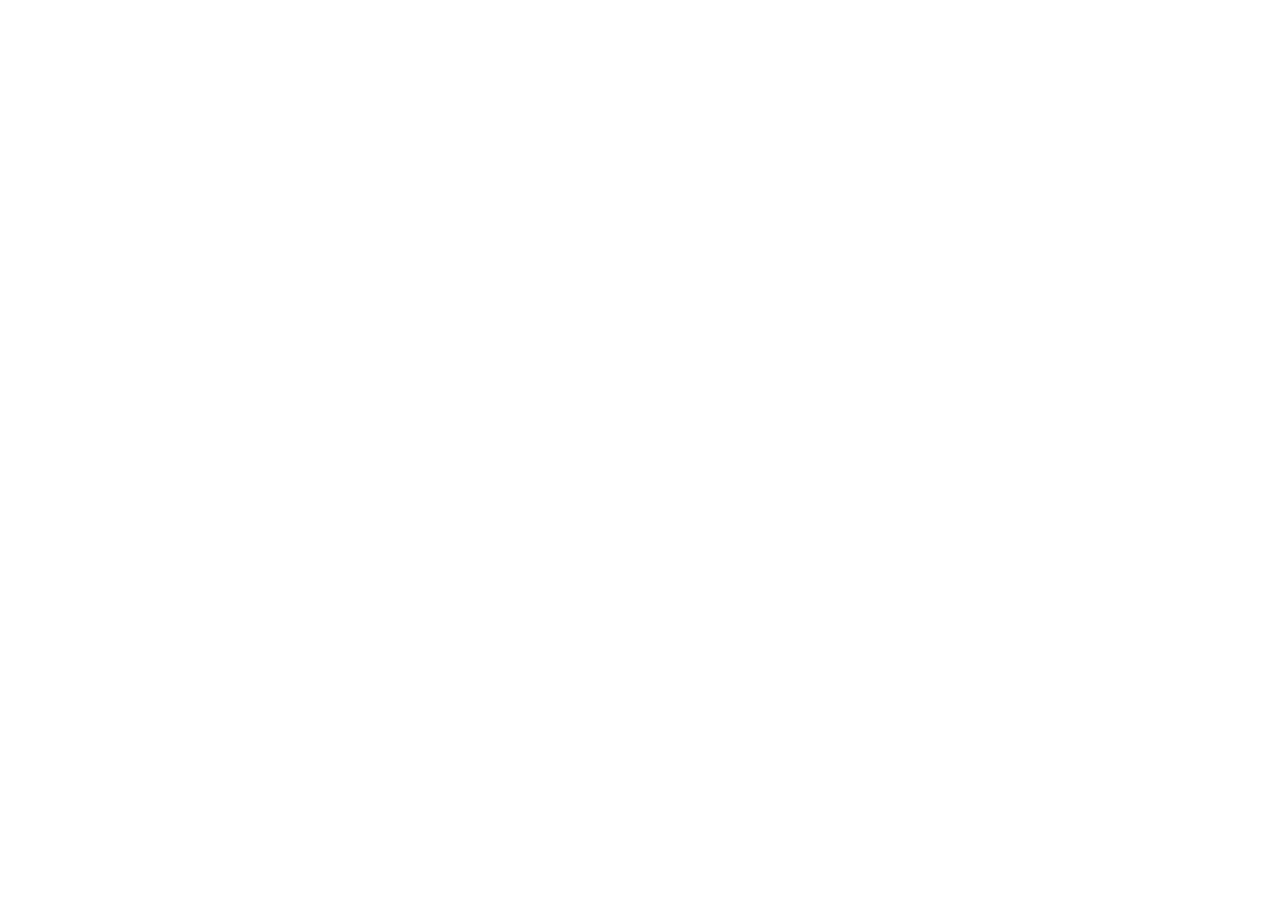
==== dashboard.html @ 616b5293 "Add HTML and CSS templates" ====
<!DOCTYPE html>
<html lang="es">

<head>
    <meta charset="UTF-8">
    <meta name="viewport" content="width=device-width, initial-scale=1.0">
    <title>Sublytics - Dashboard</title>
</head>

<body>

    <!-- ==================== HEADER ==================== -->
    <header></header>

    <!-- ==================== MAIN ==================== -->
    <main></main>

    <!-- ==================== FOOTER ==================== -->
    <footer></footer>

</body>

</html>
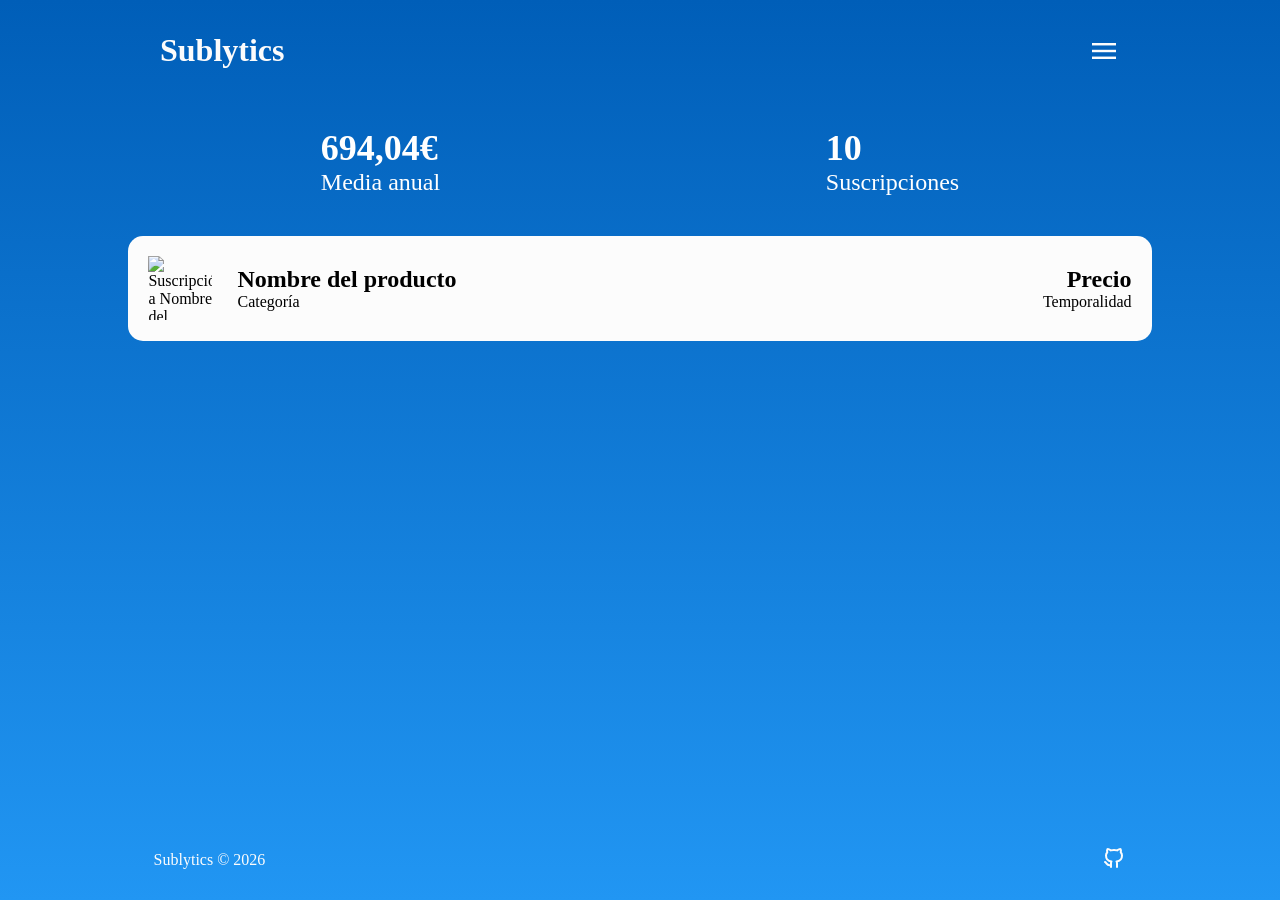
==== commit 6a5c45ed: "Add styles folder and refactor imports of css" ====
--- a/dashboard.html
+++ b/dashboard.html
@@ -4,19 +4,94 @@
 <head>
     <meta charset="UTF-8">
     <meta name="viewport" content="width=device-width, initial-scale=1.0">
+    <link rel="preconnect" href="https://fonts.googleapis.com">
+    <link rel="preconnect" href="https://fonts.gstatic.com" crossorigin>
+    <link
+        href="https://fonts.googleapis.com/css2?family=Google+Sans:ital,opsz,wght@0,17..18,400..700;1,17..18,400..700&display=swap"
+        rel="stylesheet">
+    <link rel="stylesheet"
+        href="https://fonts.googleapis.com/css2?family=Material+Symbols+Outlined:opsz,wght,FILL,GRAD@20..48,100..700,0..1,-50..200" />
     <title>Sublytics - Dashboard</title>
+
+    <link rel="stylesheet" href="styles/dashboard.css" />
 </head>
 
 <body>
 
     <!-- ==================== HEADER ==================== -->
-    <header></header>
+
+    <header class="app-header">
+
+        <h1>Sublytics</h1>
+        <button class="btn-menu material-symbols-outlined" aria-label="Abrir menú principal" aria-expanded="false"
+            aria-controls="main-navigation">menu</button>
+
+        <nav id="main-navigation" class="main-nav" hidden>
+            <ul>
+                <li><a href="/dashboard">Dashboard</a></li>
+                <li><a href="/subscriptions">Suscripciones</a></li>
+                <li><a href="/reports">Informes</a></li>
+                <li><a href="/settings">Configuración</a></li>
+            </ul>
+        </nav>
+
+    </header>
 
     <!-- ==================== MAIN ==================== -->
-    <main></main>
+
+    <main class="app">
+
+        <!-- HERO -->
+        <section class="hero">
+            <div class="hero-stat">
+                <p class="hero-value">694,04€</p>
+                <p class="hero-label">Media anual</p>
+            </div>
+            <div class="hero-stat">
+                <p class="hero-value">10</p>
+                <p class="hero-label">Suscripciones</p>
+            </div>
+        </section>
+
+        <!-- CARD -->
+        <article class="card">
+            <a class="card-link" href="/subscriptions/google-one.html">
+                <img class="card-image" src="assets/Google_One_logo.svg" alt="Suscripción a Nombre del producto" />
+
+                <div class="card-content">
+                    <div class="card-info">
+                        <h2 class="card-title">Nombre del producto</h2>
+                        <p class="card-category">Categoría</p>
+                    </div>
+
+                    <div class="card-pricing">
+                        <p class="card-price">Precio</p>
+                        <p class="card-period">Temporalidad</p>
+                    </div>
+                </div>
+            </a>
+        </article>
+
+    </main>
 
     <!-- ==================== FOOTER ==================== -->
-    <footer></footer>
+
+    <footer>
+        <p class="footer-brand">Sublytics &copy 2026</p>
+
+        <a class="footer-link" href="https://github.com/Jaldekoa/sublytics" target="_blank"
+            aria-label="Ver repositorio de Sublytics en GitHub" rel="noopener noreferrer">
+
+            <svg class="github-icon" width="24" height="24" viewBox="0 0 24 24" fill="none" stroke="currentColor"
+                stroke-width="2" stroke-linecap="round" stroke-linejoin="round"
+                class="icon icon-tabler icons-tabler-outline icon-tabler-brand-github">
+                <path stroke="none" d="M0 0h24v24H0z" fill="none" />
+                <path
+                    d="M9 19c-4.3 1.4 -4.3 -2.5 -6 -3m12 5v-3.5c0 -1 .1 -1.4 -.5 -2c2.8 -.3 5.5 -1.4 5.5 -6a4.6 4.6 0 0 0 -1.3 -3.2a4.2 4.2 0 0 0 -.1 -3.2s-1.1 -.3 -3.5 1.3a12.3 12.3 0 0 0 -6.2 0c-2.4 -1.6 -3.5 -1.3 -3.5 -1.3a4.2 4.2 0 0 0 -.1 3.2a4.6 4.6 0 0 0 -1.3 3.2c0 4.6 2.7 5.7 5.5 6c-.6 .6 -.6 1.2 -.5 2v3.5" />
+            </svg>
+        </a>
+
+    </footer>
 
 </body>
 
--- a/styles/dashboard.css
+++ b/styles/dashboard.css
@@ -0,0 +1,142 @@
+/* CSS Reset */
+*,
+*::before,
+*::after {
+    margin: 0;
+    padding: 0;
+    box-sizing: border-box;
+}
+
+:root {
+    --color-blue: #005EB8;
+    --color-sky: #2196F3;
+    --color-white: #FCFCFC;
+    --app-width: 80%;
+    --header-height: 120px;
+}
+
+body {
+    height: 100dvh;
+    margin: 0 auto;
+    width: var(--app-width);
+    color: var(--color-white);
+    background: var(--color-blue);
+    position: relative;
+    font-family: 'Google Sans';
+    background: linear-gradient(var(--color-blue), var(--color-sky));
+    color: black;
+}
+
+/* ==================== HEADER ==================== */
+
+header {
+    display: flex;
+    justify-content: space-between;
+    padding: 2rem;
+}
+
+header h1 {
+    color: var(--color-white);
+}
+
+.btn-menu {
+    background: transparent;
+    border: 0px;
+    color: var(--color-white);
+    font-size: 32px;
+    cursor: pointer;
+}
+
+.hero {
+    height: var(--header-height);
+    display: flex;
+    justify-content: space-around;
+    align-items: center;
+
+    .hero-stat {
+        font-size: 24px;
+        color: white;
+    }
+
+    .hero-value {
+        font-size: 1.5em;
+        font-weight: bold;
+    }
+}
+
+/* ==================== MAIN ==================== */
+
+.app {
+    display: flex;
+    flex-direction: column;
+    gap: 15px;
+}
+
+.card {
+    background: var(--color-white);
+    border-radius: 15px;
+    transition: all ease-in-out 100ms;
+    cursor: pointer;
+}
+
+.card:hover {
+    scale: 1.05;
+    box-shadow: 0 0 15px 1px white;
+    transition: all ease-in-out 300ms;
+}
+
+.card-link {
+    padding: 2%;
+    display: flex;
+    align-items: center;
+    text-decoration: none;
+    color: inherit;
+}
+
+.card-image {
+    width: 64px;
+    height: 64px;
+    aspect-ratio: 1 / 1;
+    margin-right: 25px;
+    object-fit: contain;
+}
+
+.card-content {
+    width: 100%;
+    display: flex;
+    flex-direction: row;
+    justify-content: space-between;
+}
+
+.card-pricing {
+    text-align: right;
+}
+
+.card-price {
+    font-weight: bold;
+    font-size: 1.5em;
+}
+
+/* ==================== FOOTER ==================== */
+
+footer {
+    bottom: 0;
+    width: var(--app-width);
+    position: fixed;
+    padding: 2% 2%;
+    display: flex;
+    justify-content: space-between;
+    align-items: center;
+    color: var(--color-white);
+}
+
+.github-icon {
+    color: var(--color-white);
+    background: transparent;
+    transition: transform 100ms ease-in-out;
+}
+
+.github-icon:hover {
+    transform: scale(1.1);
+    transition: transform 300ms ease-in-out;
+}
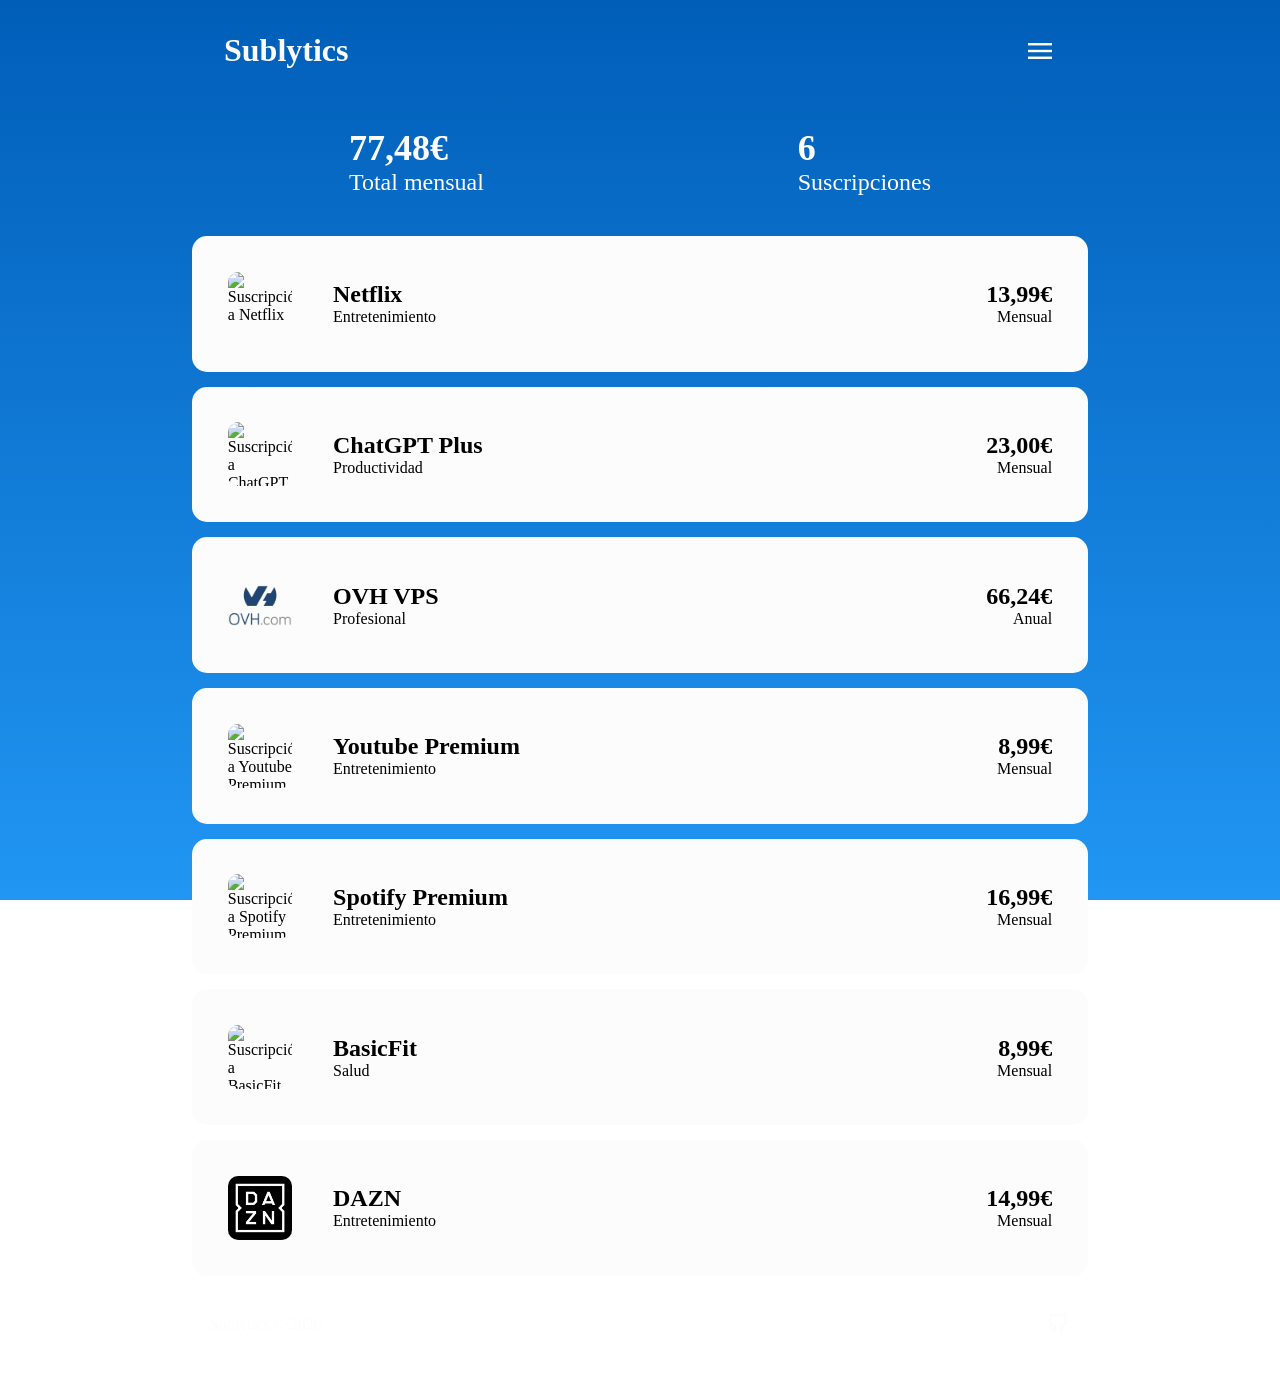
==== commit 63f3ed0b: "Add query params to card links" ====
--- a/dashboard.html
+++ b/dashboard.html
@@ -28,10 +28,9 @@
 
         <nav id="main-navigation" class="main-nav" hidden>
             <ul>
-                <li><a href="/dashboard">Dashboard</a></li>
-                <li><a href="/subscriptions">Suscripciones</a></li>
-                <li><a href="/reports">Informes</a></li>
-                <li><a href="/settings">Configuración</a></li>
+                <li class="username">Bienvenido</li>
+                <li><a href="/subscription.html">Añadir suscripción</a></li>
+                <li><a href="/">Cerrar sesión</a></li>
             </ul>
         </nav>
 
@@ -44,29 +43,143 @@
         <!-- HERO -->
         <section class="hero">
             <div class="hero-stat">
-                <p class="hero-value">694,04€</p>
-                <p class="hero-label">Media anual</p>
+                <p class="hero-value">77,48€</p>
+                <p class="hero-label">Total mensual</p>
             </div>
             <div class="hero-stat">
-                <p class="hero-value">10</p>
+                <p class="hero-value">6</p>
                 <p class="hero-label">Suscripciones</p>
             </div>
         </section>
 
         <!-- CARD -->
         <article class="card">
-            <a class="card-link" href="/subscriptions/google-one.html">
-                <img class="card-image" src="assets/Google_One_logo.svg" alt="Suscripción a Nombre del producto" />
-
-                <div class="card-content">
-                    <div class="card-info">
-                        <h2 class="card-title">Nombre del producto</h2>
-                        <p class="card-category">Categoría</p>
-                    </div>
-
-                    <div class="card-pricing">
-                        <p class="card-price">Precio</p>
-                        <p class="card-period">Temporalidad</p>
+            <a class="card-link"
+                href="/subscription.html?title=Netflix&category=Entretenimiento&price=13,99&period=Mensual">
+                <img class="card-image" src="assets/Netflix.webp" alt="Suscripción a Netflix" />
+
+                <div class="card-content">
+                    <div class="card-info">
+                        <h2 class="card-title">Netflix</h2>
+                        <p class="card-category">Entretenimiento</p>
+                    </div>
+
+                    <div class="card-pricing">
+                        <p class="card-price">13,99&euro;</p>
+                        <p class="card-period">Mensual</p>
+                    </div>
+                </div>
+            </a>
+        </article>
+
+        <article class="card">
+            <a class="card-link"
+                href="/subscription.html?title=ChatGPT%20Plus&category=Productividad&price=23,00&period=Mensual">
+                <img class="card-image" src="assets/ChatGPT.png" alt="Suscripción a ChatGPT Plus" />
+
+                <div class="card-content">
+                    <div class="card-info">
+                        <h2 class="card-title">ChatGPT Plus</h2>
+                        <p class="card-category">Productividad</p>
+                    </div>
+
+                    <div class="card-pricing">
+                        <p class="card-price">23,00&euro;</p>
+                        <p class="card-period">Mensual</p>
+                    </div>
+                </div>
+            </a>
+        </article>
+
+        <article class="card">
+            <a class="card-link" href="/subscription.html?title=OVH&VPS&category=Profesional&price=64,24&period=Anual">
+                <img class="card-image" src="assets/OVH.png" alt="Suscripción a OVH VPS" />
+
+                <div class="card-content">
+                    <div class="card-info">
+                        <h2 class="card-title">OVH VPS</h2>
+                        <p class="card-category">Profesional</p>
+                    </div>
+
+                    <div class="card-pricing">
+                        <p class="card-price">66,24&euro;</p>
+                        <p class="card-period">Anual</p>
+                    </div>
+                </div>
+            </a>
+        </article>
+
+        <article class="card">
+            <a class="card-link"
+                href="/subscription.html?title=Youtube%20Premium&category=Entretenimiento&price=8,99&period=Mensual">
+                <img class="card-image" src="assets/Youtube.png" alt="Suscripción a Youtube Premium" />
+
+                <div class="card-content">
+                    <div class="card-info">
+                        <h2 class="card-title">Youtube Premium</h2>
+                        <p class="card-category">Entretenimiento</p>
+                    </div>
+
+                    <div class="card-pricing">
+                        <p class="card-price">8,99&euro;</p>
+                        <p class="card-period">Mensual</p>
+                    </div>
+                </div>
+            </a>
+        </article>
+
+        <article class="card">
+            <a class="card-link"
+                href="/subscription.html?title=Spotify%20Premium&category=Entretenimiento&price=16,99&period=Mensual">
+                <img class="card-image" src="assets/Spotify.png" alt="Suscripción a Spotify Premium" />
+
+                <div class="card-content">
+                    <div class="card-info">
+                        <h2 class="card-title">Spotify Premium</h2>
+                        <p class="card-category">Entretenimiento</p>
+                    </div>
+
+                    <div class="card-pricing">
+                        <p class="card-price">16,99&euro;</p>
+                        <p class="card-period">Mensual</p>
+                    </div>
+                </div>
+            </a>
+        </article>
+
+        <article class="card">
+            <a class="card-link"
+                href="/subscription.html?title=BasicFit&category=Entretenimiento&price=8,99&period=Mensual">
+                <img class="card-image" src="assets/BasicFit.png" alt="Suscripción a BasicFit" />
+
+                <div class="card-content">
+                    <div class="card-info">
+                        <h2 class="card-title">BasicFit</h2>
+                        <p class="card-category">Salud</p>
+                    </div>
+
+                    <div class="card-pricing">
+                        <p class="card-price">8,99&euro;</p>
+                        <p class="card-period">Mensual</p>
+                    </div>
+                </div>
+            </a>
+        </article>
+
+        <article class="card">
+            <a class="card-link"
+                href="/subscription.html?title=DAZN&category=Entretenimiento&price=14,99&period=Mensual">
+                <img class="card-image" src="assets/DAZN.webp" alt="Suscripción a DAZN" />
+
+                <div class="card-content">
+                    <div class="card-info">
+                        <h2 class="card-title">DAZN</h2>
+                        <p class="card-category">Entretenimiento</p>
+                    </div>
+
+                    <div class="card-pricing">
+                        <p class="card-price">14,99&euro;</p>
+                        <p class="card-period">Mensual</p>
                     </div>
                 </div>
             </a>
@@ -93,6 +206,7 @@
 
     </footer>
 
+    <script src="scripts/dashboard.js"></script>
 </body>
 
 </html>
--- a/styles/dashboard.css
+++ b/styles/dashboard.css
@@ -11,19 +11,20 @@
     --color-blue: #005EB8;
     --color-sky: #2196F3;
     --color-white: #FCFCFC;
-    --app-width: 80%;
+    --min-app-width: 50%;
+    --max-app-width: 50%;
     --header-height: 120px;
 }
 
 body {
-    height: 100dvh;
+    min-height: 100dvh;
     margin: 0 auto;
-    width: var(--app-width);
+    width: clamp(50vw, 70vw, 90vw);
     color: var(--color-white);
     background: var(--color-blue);
-    position: relative;
     font-family: 'Google Sans';
     background: linear-gradient(var(--color-blue), var(--color-sky));
+    background-attachment: fixed;
     color: black;
 }
 
@@ -62,6 +63,47 @@
         font-size: 1.5em;
         font-weight: bold;
     }
+}
+
+.app-header {
+    position: relative;
+    z-index: 1;
+}
+
+.main-nav {
+    position: absolute;
+    top: 75%;
+    right: 2rem;
+    background-color: var(--color-white);
+    border-radius: 12px;
+    padding: 1rem;
+    min-width: 200px;
+    box-shadow: 0 10px 25px rgba(00, 5E, B8, 0.2);
+}
+
+.main-nav ul {
+    list-style: none;
+    display: flex;
+    flex-direction: column;
+    gap: .75rem;
+}
+
+.main-nav a {
+    text-decoration: none;
+    color: var(--color-blue);
+    font-weight: 600;
+    display: block;
+    padding: 0.5rem;
+    border-radius: 8px;
+    transition: background 0.2s;
+}
+
+.main-nav a:hover {
+    background-color: rgba(0, 94, 184, 0.1);
+}
+
+.main-nav[hidden] {
+    display: none;
 }
 
 /* ==================== MAIN ==================== */
@@ -85,8 +127,12 @@
     transition: all ease-in-out 300ms;
 }
 
+.card-title {
+    text-wrap: pretty;
+}
+
 .card-link {
-    padding: 2%;
+    padding: 4%;
     display: flex;
     align-items: center;
     text-decoration: none;
@@ -97,8 +143,9 @@
     width: 64px;
     height: 64px;
     aspect-ratio: 1 / 1;
-    margin-right: 25px;
+    margin-right: clamp(5%, 25px, 12px);
     object-fit: contain;
+    border-radius: 10px;
 }
 
 .card-content {
@@ -121,9 +168,7 @@
 
 footer {
     bottom: 0;
-    width: var(--app-width);
-    position: fixed;
-    padding: 2% 2%;
+    padding: 4% 2%;
     display: flex;
     justify-content: space-between;
     align-items: center;
@@ -139,4 +184,27 @@
 .github-icon:hover {
     transform: scale(1.1);
     transition: transform 300ms ease-in-out;
+}
+
+/* Media queries (min.width: 540px)*/
+
+@media (width <=720px) {
+
+    .card-title,
+    .card-price {
+        font-size: 1rem;
+    }
+
+    .card-category,
+    .card-period {
+        font-size: 0.75rem;
+    }
+
+    .hero .hero-value {
+        font-size: 1em;
+    }
+
+    .hero-label {
+        font-size: 0.75rem;
+    }
 }
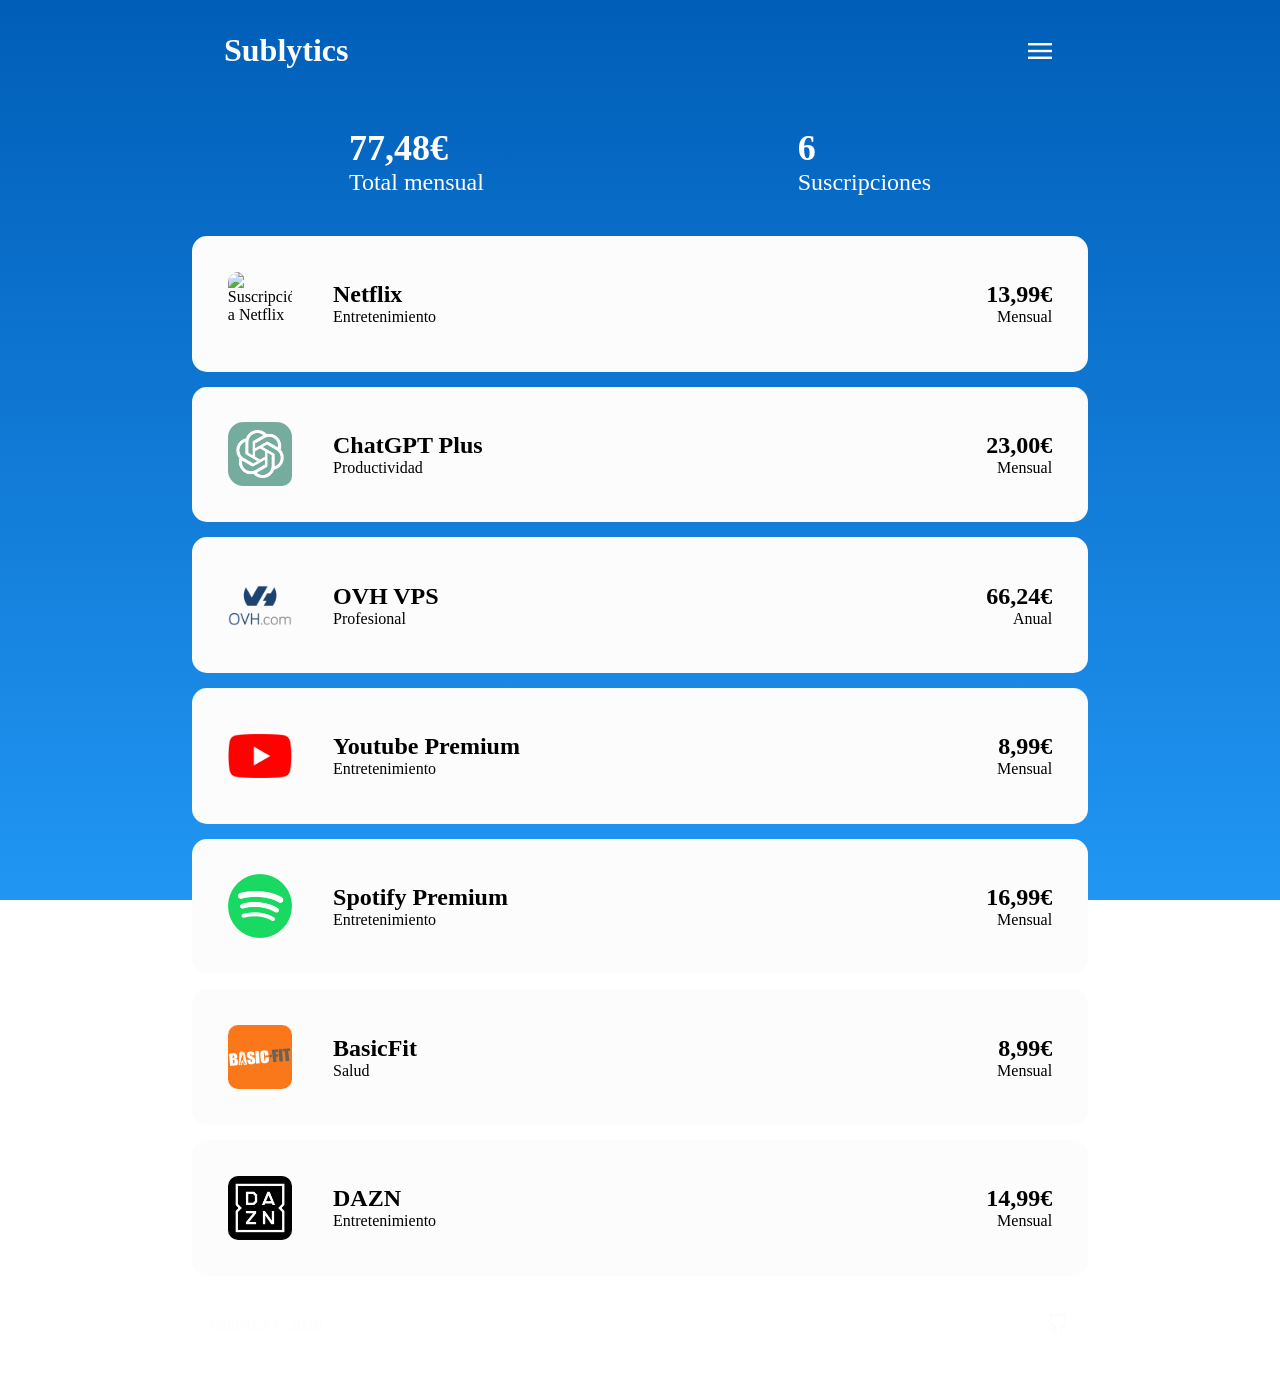
==== commit e50af310: "Fix card href and image src" ====
--- a/dashboard.html
+++ b/dashboard.html
@@ -74,8 +74,8 @@
 
         <article class="card">
             <a class="card-link"
-                href="/subscription.html?title=ChatGPT%20Plus&category=Productividad&price=23,00&period=Mensual">
-                <img class="card-image" src="assets/ChatGPT.png" alt="Suscripción a ChatGPT Plus" />
+                href="/subscription.html?title=ChatGPT&category=Productividad&price=23,00&period=Mensual">
+                <img class="card-image" src="assets/ChatGPT.webp" alt="Suscripción a ChatGPT Plus" />
 
                 <div class="card-content">
                     <div class="card-info">
@@ -92,8 +92,8 @@
         </article>
 
         <article class="card">
-            <a class="card-link" href="/subscription.html?title=OVH&VPS&category=Profesional&price=64,24&period=Anual">
-                <img class="card-image" src="assets/OVH.png" alt="Suscripción a OVH VPS" />
+            <a class="card-link" href="/subscription.html?title=OVH&category=Profesional&price=64,24&period=Anual">
+                <img class="card-image" src="assets/OVH.webp" alt="Suscripción a OVH VPS" />
 
                 <div class="card-content">
                     <div class="card-info">
@@ -111,8 +111,8 @@
 
         <article class="card">
             <a class="card-link"
-                href="/subscription.html?title=Youtube%20Premium&category=Entretenimiento&price=8,99&period=Mensual">
-                <img class="card-image" src="assets/Youtube.png" alt="Suscripción a Youtube Premium" />
+                href="/subscription.html?title=Youtube&category=Entretenimiento&price=8,99&period=Mensual">
+                <img class="card-image" src="assets/Youtube.webp" alt="Suscripción a Youtube Premium" />
 
                 <div class="card-content">
                     <div class="card-info">
@@ -130,8 +130,8 @@
 
         <article class="card">
             <a class="card-link"
-                href="/subscription.html?title=Spotify%20Premium&category=Entretenimiento&price=16,99&period=Mensual">
-                <img class="card-image" src="assets/Spotify.png" alt="Suscripción a Spotify Premium" />
+                href="/subscription.html?title=Spotify&category=Entretenimiento&price=16,99&period=Mensual">
+                <img class="card-image" src="assets/Spotify.webp" alt="Suscripción a Spotify Premium" />
 
                 <div class="card-content">
                     <div class="card-info">
@@ -150,7 +150,7 @@
         <article class="card">
             <a class="card-link"
                 href="/subscription.html?title=BasicFit&category=Entretenimiento&price=8,99&period=Mensual">
-                <img class="card-image" src="assets/BasicFit.png" alt="Suscripción a BasicFit" />
+                <img class="card-image" src="assets/BasicFit.webp" alt="Suscripción a BasicFit" />
 
                 <div class="card-content">
                     <div class="card-info">
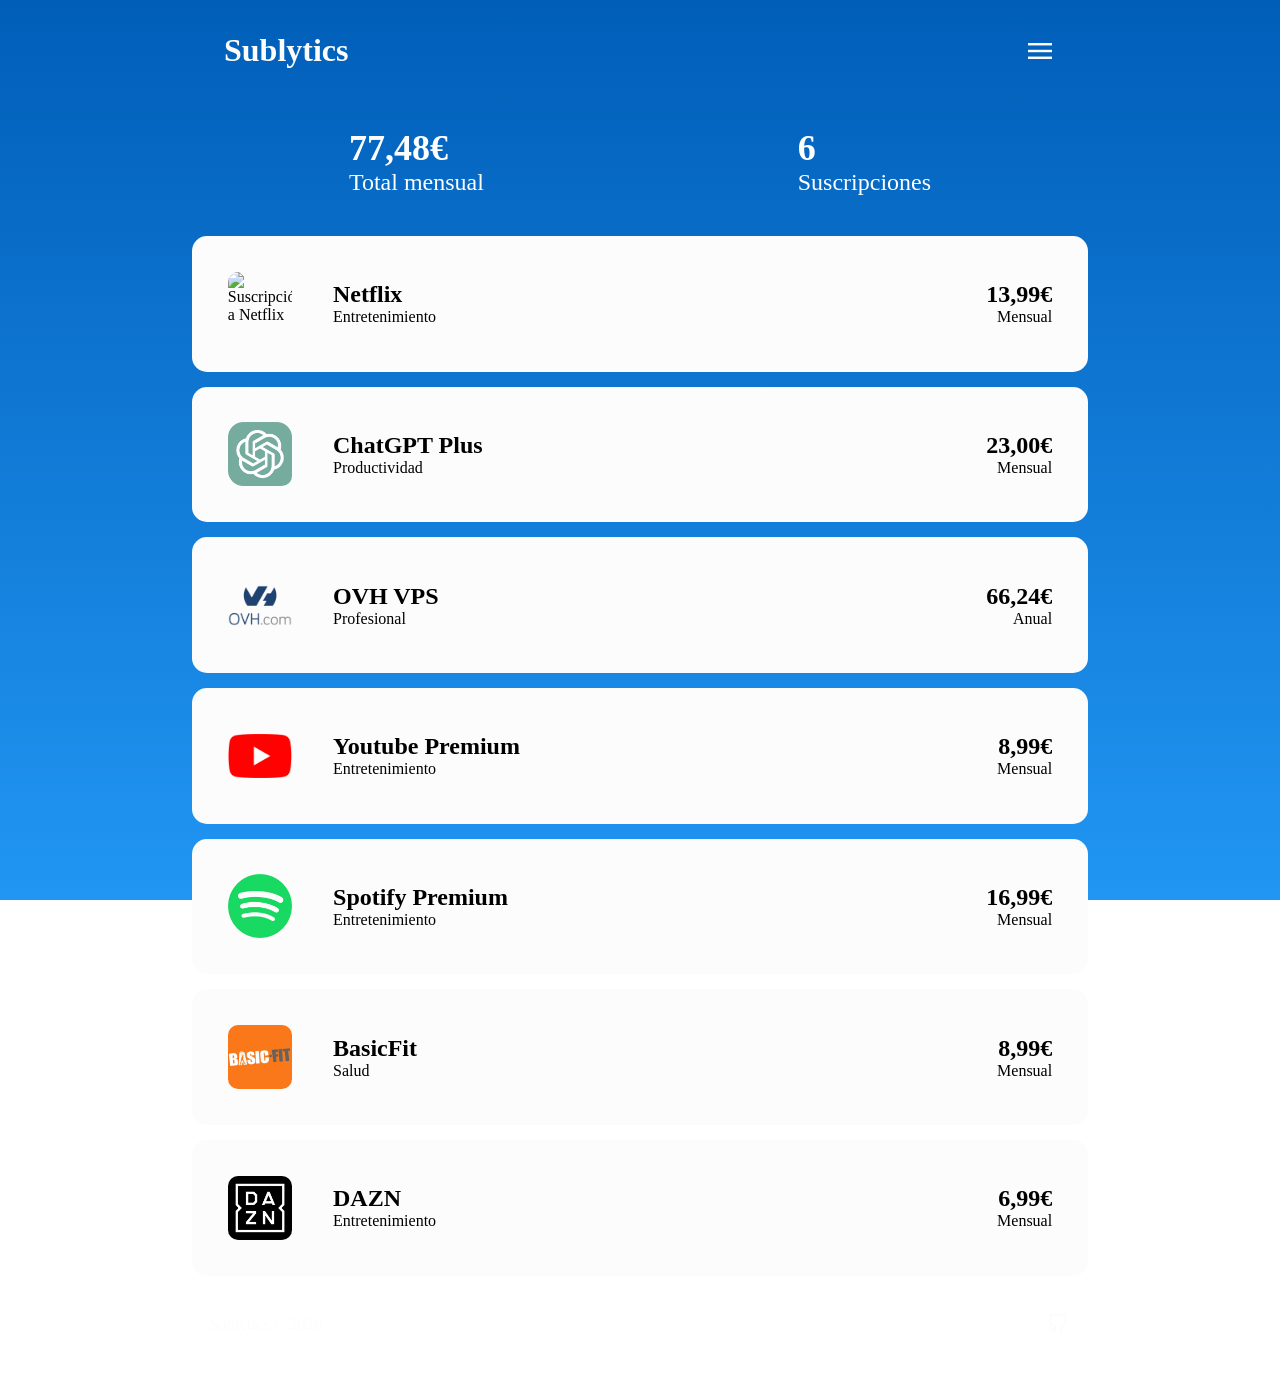
==== commit 60e652b4: "Create dialog modal" ====
--- a/dashboard.html
+++ b/dashboard.html
@@ -29,7 +29,7 @@
         <nav id="main-navigation" class="main-nav" hidden>
             <ul>
                 <li class="username">Bienvenido</li>
-                <li><a href="/subscription.html">Añadir suscripción</a></li>
+                <li><button commandfor="myDialog" command="show-modal">Añadir suscripción</button></li>
                 <li><a href="/">Cerrar sesión</a></li>
             </ul>
         </nav>
@@ -178,12 +178,61 @@
                     </div>
 
                     <div class="card-pricing">
-                        <p class="card-price">14,99&euro;</p>
-                        <p class="card-period">Mensual</p>
-                    </div>
-                </div>
-            </a>
-        </article>
+                        <p class="card-price">6,99&euro;</p>
+                        <p class="card-period">Mensual</p>
+                    </div>
+                </div>
+            </a>
+        </article>
+
+        <article class="card" hidden>
+            <a class="card-link"
+                href="/subscription.html?title=OnlyFans&category=Entretenimiento&price=9,99&period=Mensual">
+                <img class="card-image" src="assets/OnlyFans.webp" alt="Suscripción a OnlyFans" />
+
+                <div class="card-content">
+                    <div class="card-info">
+                        <h2 class="card-title">Página Azul</h2>
+                        <p class="card-category">Entretenimiento</p>
+                    </div>
+
+                    <div class="card-pricing">
+                        <p class="card-price">9,99&euro;</p>
+                        <p class="card-period">Mensual</p>
+                    </div>
+                </div>
+            </a>
+        </article>
+
+        <dialog class="nav__dialog" id="myDialog" closedby="any">
+            <h2>Añadir una suscripción</h2>
+            <p>Introduce los datos necesarios</p>
+            <form method="dialog" class="dialog__form">
+                <label class="label__title" for="title">Nueva suscripción</label>
+                <input class="input__title" type="text" id="title" name="title" required>
+
+                <label class="label__category" for="category">Categoría</label>
+                <select name="category">
+                    <option value="Entretenimiento" selected>Entretenimiento</option>
+                    <option value="Productividad">Productividad</option>
+                    <option value="Profesional">Profesional</option>
+                    <option value="Salud">Salud</option>
+                </select>
+
+                <label class="label__period" for="period">Renovación</label>
+                <select name="period">
+                    <option value="Mensual" selected>Mensual</option>
+                    <option value="Anual">Anual</option>
+                </select>
+
+                <label class="label__price" for="price">Precio</label>
+                <input class="input__price" type="number" min="0.00" step="any" id="price" name="price" required>
+
+                <button class="form__button" type="submit">Añadir</button>
+                <button class="from__close" type="button" commandfor="myDialog" command="close">Cerrar sin
+                    guardar</button>
+            </form>
+        </dialog>
 
     </main>
 
--- a/styles/dashboard.css
+++ b/styles/dashboard.css
@@ -117,7 +117,7 @@
 .card {
     background: var(--color-white);
     border-radius: 15px;
-    transition: all ease-in-out 100ms;
+    transition: all ease-in-out 300ms;
     cursor: pointer;
 }
 
